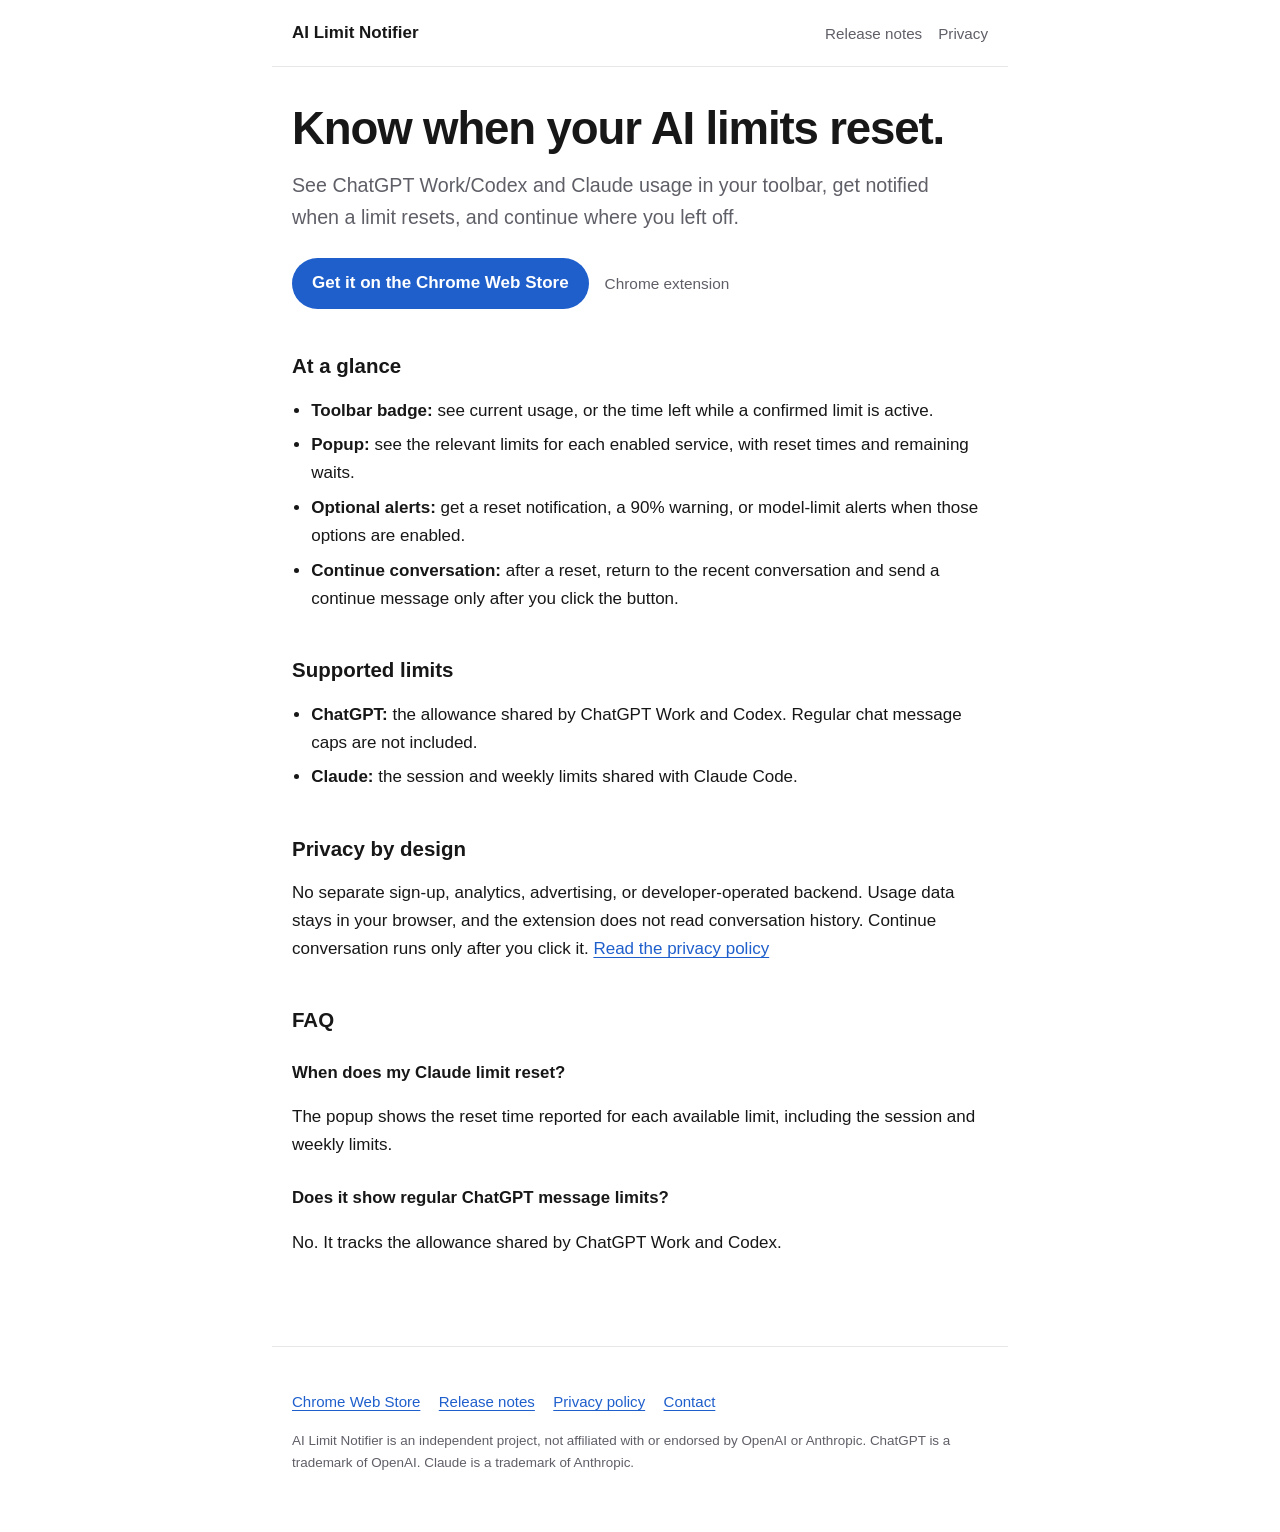
==== index.html @ b9a5963d "Add files via upload" ====
<!doctype html>
<html lang="en">
<head>
<meta charset="utf-8">
<meta name="viewport" content="width=device-width, initial-scale=1">
<title>AI Limit Notifier – ChatGPT &amp; Claude Limits</title>
<meta name="description" content="See ChatGPT Work/Codex and Claude usage limits, reset times, and optional reset alerts in Chrome.">
<link rel="canonical" href="https://songej.github.io/ai-limit-notifier/">
<link rel="icon" href="favicon.ico">
<link rel="apple-touch-icon" href="apple-touch-icon.png">
<link rel="stylesheet" href="assets/site.css">
<meta property="og:type" content="website">
<meta property="og:site_name" content="AI Limit Notifier">
<meta property="og:title" content="AI Limit Notifier – ChatGPT &amp; Claude Limits">
<meta property="og:description" content="See ChatGPT Work/Codex and Claude usage limits, reset times, and optional reset alerts in Chrome.">
<meta property="og:url" content="https://songej.github.io/ai-limit-notifier/">
<meta property="og:image" content="https://songej.github.io/ai-limit-notifier/assets/og-image.png">
<meta property="og:image:width" content="1200">
<meta property="og:image:height" content="630">
<meta property="og:image:alt" content="AI Limit Notifier">
<meta name="twitter:card" content="summary_large_image">
<meta name="theme-color" content="#ffffff" media="(prefers-color-scheme: light)">
<meta name="theme-color" content="#151515" media="(prefers-color-scheme: dark)">
<script type="application/ld+json">{"@context":"https://schema.org","@type":"SoftwareApplication","name":"AI Limit Notifier","description":"See ChatGPT Work/Codex and Claude usage limits, reset times, and optional reset alerts in Chrome.","applicationCategory":"BrowserApplication","operatingSystem":"Chrome","inLanguage":"en","url":"https://songej.github.io/ai-limit-notifier/"}</script>
</head>
<body>
<a class="skip" href="#content">Skip to content</a>
<header class="wrap site-header">
  <a class="brand" href="./" aria-current="page">AI Limit Notifier</a>
  <nav aria-label="Site">
    <a href="release-notes/">Release notes</a>
    <a href="privacy/">Privacy</a>
  </nav>
</header>
<main id="content" class="wrap">
<h1>Know when your AI limits reset.</h1>
<p class="lead">See ChatGPT Work/Codex and Claude usage in your toolbar, get notified when a limit resets, and continue where you left off.</p>
<p class="get"><a class="button" href="https://chromewebstore.google.com/search/AI%20Limit%20Notifier">Get it on the Chrome Web Store</a><span class="get-note">Chrome extension</span></p>

<h2>At a glance</h2>
<ul class="facts">
  <li><strong>Toolbar badge:</strong> see current usage, or the time left while a confirmed limit is active.</li>
  <li><strong>Popup:</strong> see the relevant limits for each enabled service, with reset times and remaining waits.</li>
  <li><strong>Optional alerts:</strong> get a reset notification, a 90% warning, or model-limit alerts when those options are enabled.</li>
  <li><strong>Continue conversation:</strong> after a reset, return to the recent conversation and send a continue message only after you click the button.</li>
</ul>

<h2>Supported limits</h2>
<ul class="facts">
  <li><strong>ChatGPT:</strong> the allowance shared by ChatGPT Work and Codex. Regular chat message caps are not included.</li>
  <li><strong>Claude:</strong> the session and weekly limits shared with Claude Code.</li>
</ul>

<h2>Privacy by design</h2>
<p>No separate sign-up, analytics, advertising, or developer-operated backend. Usage data stays in your browser, and the extension does not read conversation history. Continue conversation runs only after you click it. <a href="privacy/">Read the privacy policy</a></p>

<h2>FAQ</h2>
<h3>When does my Claude limit reset?</h3>
<p>The popup shows the reset time reported for each available limit, including the session and weekly limits.</p>
<h3>Does it show regular ChatGPT message limits?</h3>
<p>No. It tracks the allowance shared by ChatGPT Work and Codex.</p>
</main>
<footer class="wrap site-footer">
  <p class="links">
    <a href="https://chromewebstore.google.com/search/AI%20Limit%20Notifier">Chrome Web Store</a>
    <a href="release-notes/">Release notes</a>
    <a href="privacy/">Privacy policy</a>
    <a href="https://tally.so/r/EkyxyX" rel="noopener">Contact</a>
  </p>
  <p class="fine">AI Limit Notifier is an independent project, not affiliated with or endorsed by OpenAI or Anthropic. ChatGPT is a trademark of OpenAI. Claude is a trademark of Anthropic.</p>
</footer>
</body>
</html>
---- assets/site.css ----
/* AI Limit Notifier - static site, no scripts. */
:root {
  color-scheme: light dark;
  --paper: #ffffff;
  --ink: #171717;
  --muted: #5f5f68;
  --rule: #e7e7e7;
  --link: #1f5fcc;
  --button: #1f5fcc;
  --button-hover: #184da8;
  --key: #f6f7f9;
  font-family: -apple-system, BlinkMacSystemFont, "Segoe UI", Roboto, "Noto Sans KR", sans-serif;
}

@media (prefers-color-scheme: dark) {
  :root {
    --paper: #151515;
    --ink: #f5f5f5;
    --muted: #a1a1aa;
    --rule: #2b2b2b;
    --link: #8ab4ff;
    --button: #2d6fd2;
    --button-hover: #386fc9;
    --key: #202124;
  }
}

* { box-sizing: border-box; }
html { scroll-behavior: smooth; }
body { margin: 0; background: var(--paper); color: var(--ink); font-size: 1.0625rem; line-height: 1.65; }
.wrap { max-width: 46rem; margin-inline: auto; padding-inline: 1.25rem; }
a { color: var(--link); text-underline-offset: 0.18em; }
a:hover { text-decoration-thickness: 2px; }
:focus-visible { outline: 2px solid var(--link); outline-offset: 3px; border-radius: 3px; }
.skip { position: absolute; left: -9999px; top: 0; }
.skip:focus { left: 1rem; top: 1rem; z-index: 10; padding: 0.5rem 0.85rem; background: var(--paper); border: 1px solid var(--rule); }

.site-header { display: flex; align-items: center; justify-content: space-between; gap: 1rem; padding-block: 1.2rem; border-bottom: 1px solid var(--rule); }
.brand { color: var(--ink); font-weight: 650; text-decoration: none; }
.site-header nav { display: flex; flex-wrap: wrap; gap: 0.45rem 1rem; font-size: 0.95rem; }
.site-header nav a { color: var(--muted); text-decoration: none; }
.site-header nav a:hover, .site-header nav a[aria-current="page"] { color: var(--ink); }

main { padding-block: 2.25rem 1rem; }
h1 { margin: 0 0 0.9rem; font-size: clamp(2.05rem, 6vw, 2.85rem); line-height: 1.12; letter-spacing: -0.025em; }
h2 { margin: 2.75rem 0 0.7rem; font-size: 1.28rem; line-height: 1.3; }
h3 { margin: 1.55rem 0 0.25rem; font-size: 1.05rem; }
.prose h1 { font-size: clamp(1.85rem, 5vw, 2.2rem); }
.lead { max-width: 41rem; margin: 0 0 1.5rem; font-size: 1.23rem; color: var(--muted); }
.meta, .note, .release-date { color: var(--muted); font-size: 0.96rem; }

.get { display: flex; flex-wrap: wrap; align-items: center; gap: 0.75rem 1rem; margin: 1.4rem 0 2.2rem; }
.button { display: inline-block; padding: 0.72rem 1.25rem; color: #ffffff; background: var(--button); border-radius: 999px; font-weight: 650; text-decoration: none; }
.button:hover { background: var(--button-hover); text-decoration: none; }
.get-note { color: var(--muted); font-size: 0.96rem; }

.facts, .prose ul { padding-left: 1.2rem; }
.facts li + li, .prose li + li { margin-top: 0.42rem; }
.release h2 { display: flex; flex-wrap: wrap; align-items: baseline; gap: 0.45rem 0.7rem; }
code { padding: 0.08em 0.25em; background: var(--key); border-radius: 0.25em; font: 0.9em ui-monospace, SFMono-Regular, Menlo, Consolas, monospace; }

.site-footer { margin-top: 3.5rem; padding-block: 1.75rem 2.75rem; color: var(--muted); border-top: 1px solid var(--rule); font-size: 0.94rem; }
.links { display: flex; flex-wrap: wrap; gap: 0.45rem 1.15rem; }
.fine { font-size: 0.84rem; }

@media (max-width: 520px) {
  .site-header { align-items: flex-start; }
  .site-header nav { justify-content: flex-end; }
}

@media (prefers-reduced-motion: reduce) {
  html { scroll-behavior: auto; }
}
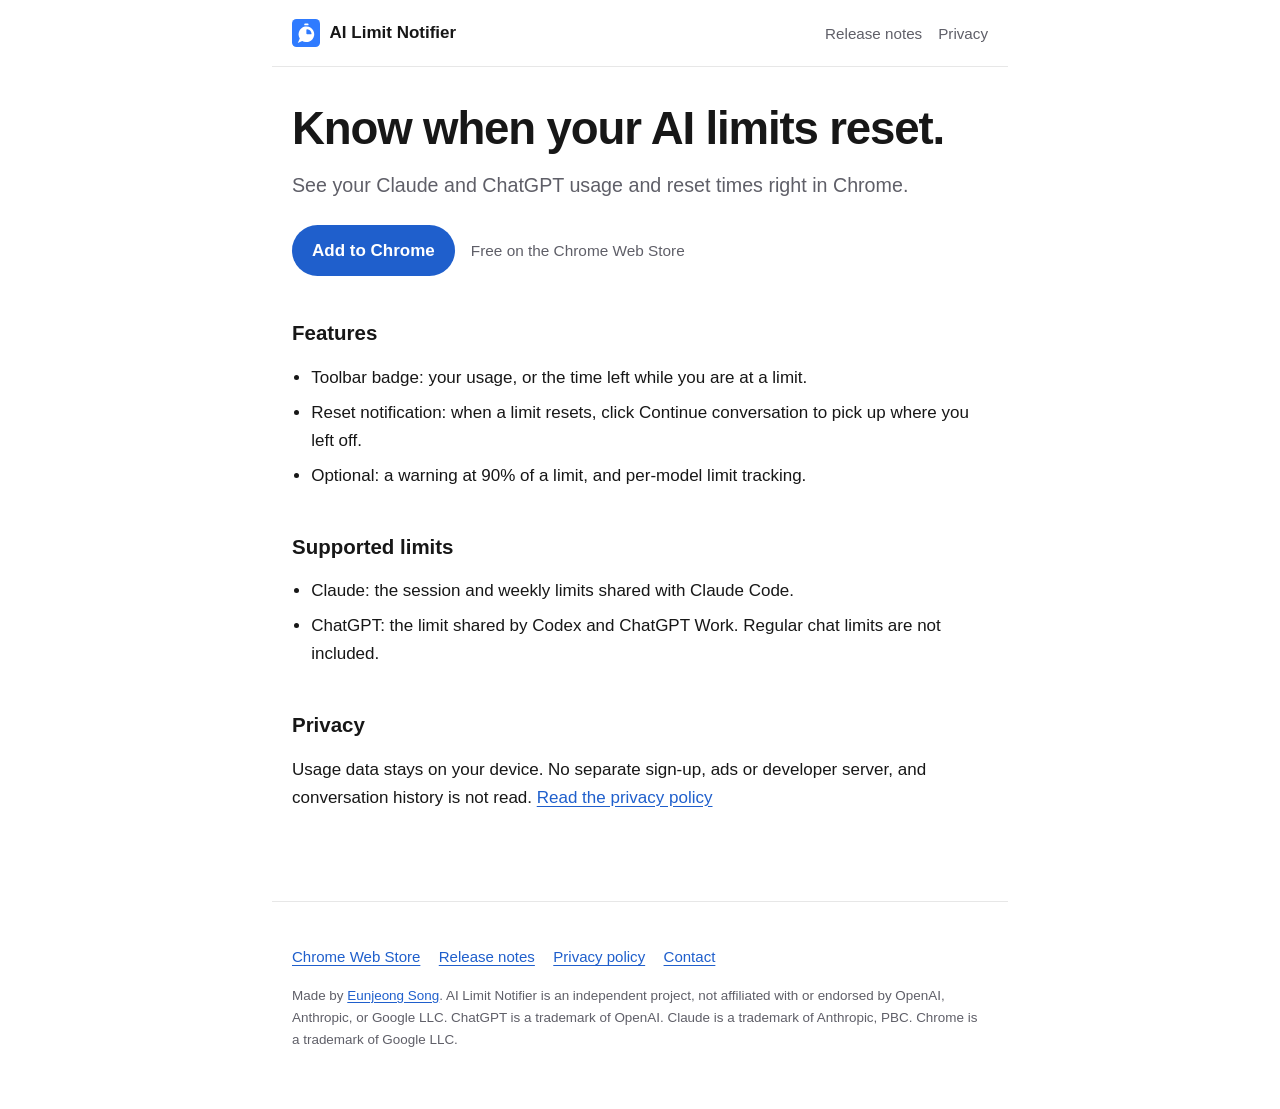
==== commit b64ed4e0: "v0.3.71" ====
--- a/index.html
+++ b/index.html
@@ -3,30 +3,30 @@
 <head>
 <meta charset="utf-8">
 <meta name="viewport" content="width=device-width, initial-scale=1">
-<title>AI Limit Notifier – ChatGPT &amp; Claude Limits</title>
-<meta name="description" content="See ChatGPT Work/Codex and Claude usage limits, reset times, and optional reset alerts in Chrome.">
-<link rel="canonical" href="https://songej.github.io/ai-limit-notifier/">
+<title>AI Limit Notifier – ChatGPT &amp; Claude Usage Limits</title>
+<meta name="description" content="See your Claude and ChatGPT (Codex/Work) usage and reset times in Chrome, and get a notification when a limit resets.">
+<link rel="canonical" href="https://songej.com/ai-limit-notifier/">
 <link rel="icon" href="favicon.ico">
 <link rel="apple-touch-icon" href="apple-touch-icon.png">
 <link rel="stylesheet" href="assets/site.css">
 <meta property="og:type" content="website">
 <meta property="og:site_name" content="AI Limit Notifier">
-<meta property="og:title" content="AI Limit Notifier – ChatGPT &amp; Claude Limits">
-<meta property="og:description" content="See ChatGPT Work/Codex and Claude usage limits, reset times, and optional reset alerts in Chrome.">
-<meta property="og:url" content="https://songej.github.io/ai-limit-notifier/">
-<meta property="og:image" content="https://songej.github.io/ai-limit-notifier/assets/og-image.png">
+<meta property="og:title" content="AI Limit Notifier – ChatGPT &amp; Claude Usage Limits">
+<meta property="og:description" content="See your Claude and ChatGPT (Codex/Work) usage and reset times in Chrome, and get a notification when a limit resets.">
+<meta property="og:url" content="https://songej.com/ai-limit-notifier/">
+<meta property="og:image" content="https://songej.com/ai-limit-notifier/assets/og-image.png">
 <meta property="og:image:width" content="1200">
 <meta property="og:image:height" content="630">
 <meta property="og:image:alt" content="AI Limit Notifier">
 <meta name="twitter:card" content="summary_large_image">
 <meta name="theme-color" content="#ffffff" media="(prefers-color-scheme: light)">
 <meta name="theme-color" content="#151515" media="(prefers-color-scheme: dark)">
-<script type="application/ld+json">{"@context":"https://schema.org","@type":"SoftwareApplication","name":"AI Limit Notifier","description":"See ChatGPT Work/Codex and Claude usage limits, reset times, and optional reset alerts in Chrome.","applicationCategory":"BrowserApplication","operatingSystem":"Chrome","inLanguage":"en","url":"https://songej.github.io/ai-limit-notifier/"}</script>
+<script type="application/ld+json">{"@context":"https://schema.org","@type":"SoftwareApplication","name":"AI Limit Notifier","description":"See your Claude and ChatGPT (Codex/Work) usage and reset times in Chrome, and get a notification when a limit resets.","applicationCategory":"BrowserApplication","operatingSystem":"Chrome","inLanguage":"en","url":"https://songej.com/ai-limit-notifier/","installUrl":"https://chromewebstore.google.com/detail/llpojlchnippliileocmoaokjnbionfl"}</script>
 </head>
 <body>
 <a class="skip" href="#content">Skip to content</a>
 <header class="wrap site-header">
-  <a class="brand" href="./" aria-current="page">AI Limit Notifier</a>
+  <a class="brand" href="./" aria-current="page"><img src="assets/icon.svg" width="28" height="28" alt="">AI Limit Notifier</a>
   <nav aria-label="Site">
     <a href="release-notes/">Release notes</a>
     <a href="privacy/">Privacy</a>
@@ -34,40 +34,33 @@
 </header>
 <main id="content" class="wrap">
 <h1>Know when your AI limits reset.</h1>
-<p class="lead">See ChatGPT Work/Codex and Claude usage in your toolbar, get notified when a limit resets, and continue where you left off.</p>
-<p class="get"><a class="button" href="https://chromewebstore.google.com/search/AI%20Limit%20Notifier">Get it on the Chrome Web Store</a><span class="get-note">Chrome extension</span></p>
+<p class="lead">See your Claude and ChatGPT usage and reset times right in Chrome.</p>
+<p class="get"><a class="button" href="https://chromewebstore.google.com/detail/llpojlchnippliileocmoaokjnbionfl">Add to Chrome</a><span class="get-note">Free on the Chrome Web Store</span></p>
 
-<h2>At a glance</h2>
+<h2>Features</h2>
 <ul class="facts">
-  <li><strong>Toolbar badge:</strong> see current usage, or the time left while a confirmed limit is active.</li>
-  <li><strong>Popup:</strong> see the relevant limits for each enabled service, with reset times and remaining waits.</li>
-  <li><strong>Optional alerts:</strong> get a reset notification, a 90% warning, or model-limit alerts when those options are enabled.</li>
-  <li><strong>Continue conversation:</strong> after a reset, return to the recent conversation and send a continue message only after you click the button.</li>
+  <li>Toolbar badge: your usage, or the time left while you are at a limit.</li>
+  <li>Reset notification: when a limit resets, click Continue conversation to pick up where you left off.</li>
+  <li>Optional: a warning at 90% of a limit, and per-model limit tracking.</li>
 </ul>
 
 <h2>Supported limits</h2>
 <ul class="facts">
-  <li><strong>ChatGPT:</strong> the allowance shared by ChatGPT Work and Codex. Regular chat message caps are not included.</li>
-  <li><strong>Claude:</strong> the session and weekly limits shared with Claude Code.</li>
+  <li>Claude: the session and weekly limits shared with Claude Code.</li>
+  <li>ChatGPT: the limit shared by Codex and ChatGPT Work. Regular chat limits are not included.</li>
 </ul>
 
-<h2>Privacy by design</h2>
-<p>No separate sign-up, analytics, advertising, or developer-operated backend. Usage data stays in your browser, and the extension does not read conversation history. Continue conversation runs only after you click it. <a href="privacy/">Read the privacy policy</a></p>
-
-<h2>FAQ</h2>
-<h3>When does my Claude limit reset?</h3>
-<p>The popup shows the reset time reported for each available limit, including the session and weekly limits.</p>
-<h3>Does it show regular ChatGPT message limits?</h3>
-<p>No. It tracks the allowance shared by ChatGPT Work and Codex.</p>
+<h2>Privacy</h2>
+<p>Usage data stays on your device. No separate sign-up, ads or developer server, and conversation history is not read. <a href="privacy/">Read the privacy policy</a></p>
 </main>
 <footer class="wrap site-footer">
   <p class="links">
-    <a href="https://chromewebstore.google.com/search/AI%20Limit%20Notifier">Chrome Web Store</a>
+    <a href="https://chromewebstore.google.com/detail/llpojlchnippliileocmoaokjnbionfl">Chrome Web Store</a>
     <a href="release-notes/">Release notes</a>
     <a href="privacy/">Privacy policy</a>
     <a href="https://tally.so/r/EkyxyX" rel="noopener">Contact</a>
   </p>
-  <p class="fine">AI Limit Notifier is an independent project, not affiliated with or endorsed by OpenAI or Anthropic. ChatGPT is a trademark of OpenAI. Claude is a trademark of Anthropic.</p>
+  <p class="fine">Made by <a href="https://songej.com/" rel="noopener">Eunjeong Song</a>. AI Limit Notifier is an independent project, not affiliated with or endorsed by OpenAI, Anthropic, or Google LLC. ChatGPT is a trademark of OpenAI. Claude is a trademark of Anthropic, PBC. Chrome is a trademark of Google LLC.</p>
 </footer>
 </body>
 </html>
--- a/assets/site.css
+++ b/assets/site.css
@@ -36,7 +36,8 @@
 .skip:focus { left: 1rem; top: 1rem; z-index: 10; padding: 0.5rem 0.85rem; background: var(--paper); border: 1px solid var(--rule); }
 
 .site-header { display: flex; align-items: center; justify-content: space-between; gap: 1rem; padding-block: 1.2rem; border-bottom: 1px solid var(--rule); }
-.brand { color: var(--ink); font-weight: 650; text-decoration: none; }
+.brand { display: inline-flex; align-items: center; gap: 0.6rem; color: var(--ink); font-weight: 650; text-decoration: none; white-space: nowrap; }
+.brand img { display: block; flex: none; width: 28px; height: 28px; }
 .site-header nav { display: flex; flex-wrap: wrap; gap: 0.45rem 1rem; font-size: 0.95rem; }
 .site-header nav a { color: var(--muted); text-decoration: none; }
 .site-header nav a:hover, .site-header nav a[aria-current="page"] { color: var(--ink); }
@@ -44,15 +45,16 @@
 main { padding-block: 2.25rem 1rem; }
 h1 { margin: 0 0 0.9rem; font-size: clamp(2.05rem, 6vw, 2.85rem); line-height: 1.12; letter-spacing: -0.025em; }
 h2 { margin: 2.75rem 0 0.7rem; font-size: 1.28rem; line-height: 1.3; }
-h3 { margin: 1.55rem 0 0.25rem; font-size: 1.05rem; }
 .prose h1 { font-size: clamp(1.85rem, 5vw, 2.2rem); }
 .lead { max-width: 41rem; margin: 0 0 1.5rem; font-size: 1.23rem; color: var(--muted); }
-.meta, .note, .release-date { color: var(--muted); font-size: 0.96rem; }
+.meta, .release-date { color: var(--muted); font-size: 0.96rem; }
 
 .get { display: flex; flex-wrap: wrap; align-items: center; gap: 0.75rem 1rem; margin: 1.4rem 0 2.2rem; }
 .button { display: inline-block; padding: 0.72rem 1.25rem; color: #ffffff; background: var(--button); border-radius: 999px; font-weight: 650; text-decoration: none; }
 .button:hover { background: var(--button-hover); text-decoration: none; }
 .get-note { color: var(--muted); font-size: 0.96rem; }
+
+main strong { font-weight: inherit; }
 
 .facts, .prose ul { padding-left: 1.2rem; }
 .facts li + li, .prose li + li { margin-top: 0.42rem; }
@@ -63,9 +65,9 @@
 .links { display: flex; flex-wrap: wrap; gap: 0.45rem 1.15rem; }
 .fine { font-size: 0.84rem; }
 
+/* Narrow screens: the name stays on one line and the links move under it. */
 @media (max-width: 520px) {
-  .site-header { align-items: flex-start; }
-  .site-header nav { justify-content: flex-end; }
+  .site-header { flex-wrap: wrap; row-gap: 0.5rem; }
 }
 
 @media (prefers-reduced-motion: reduce) {
